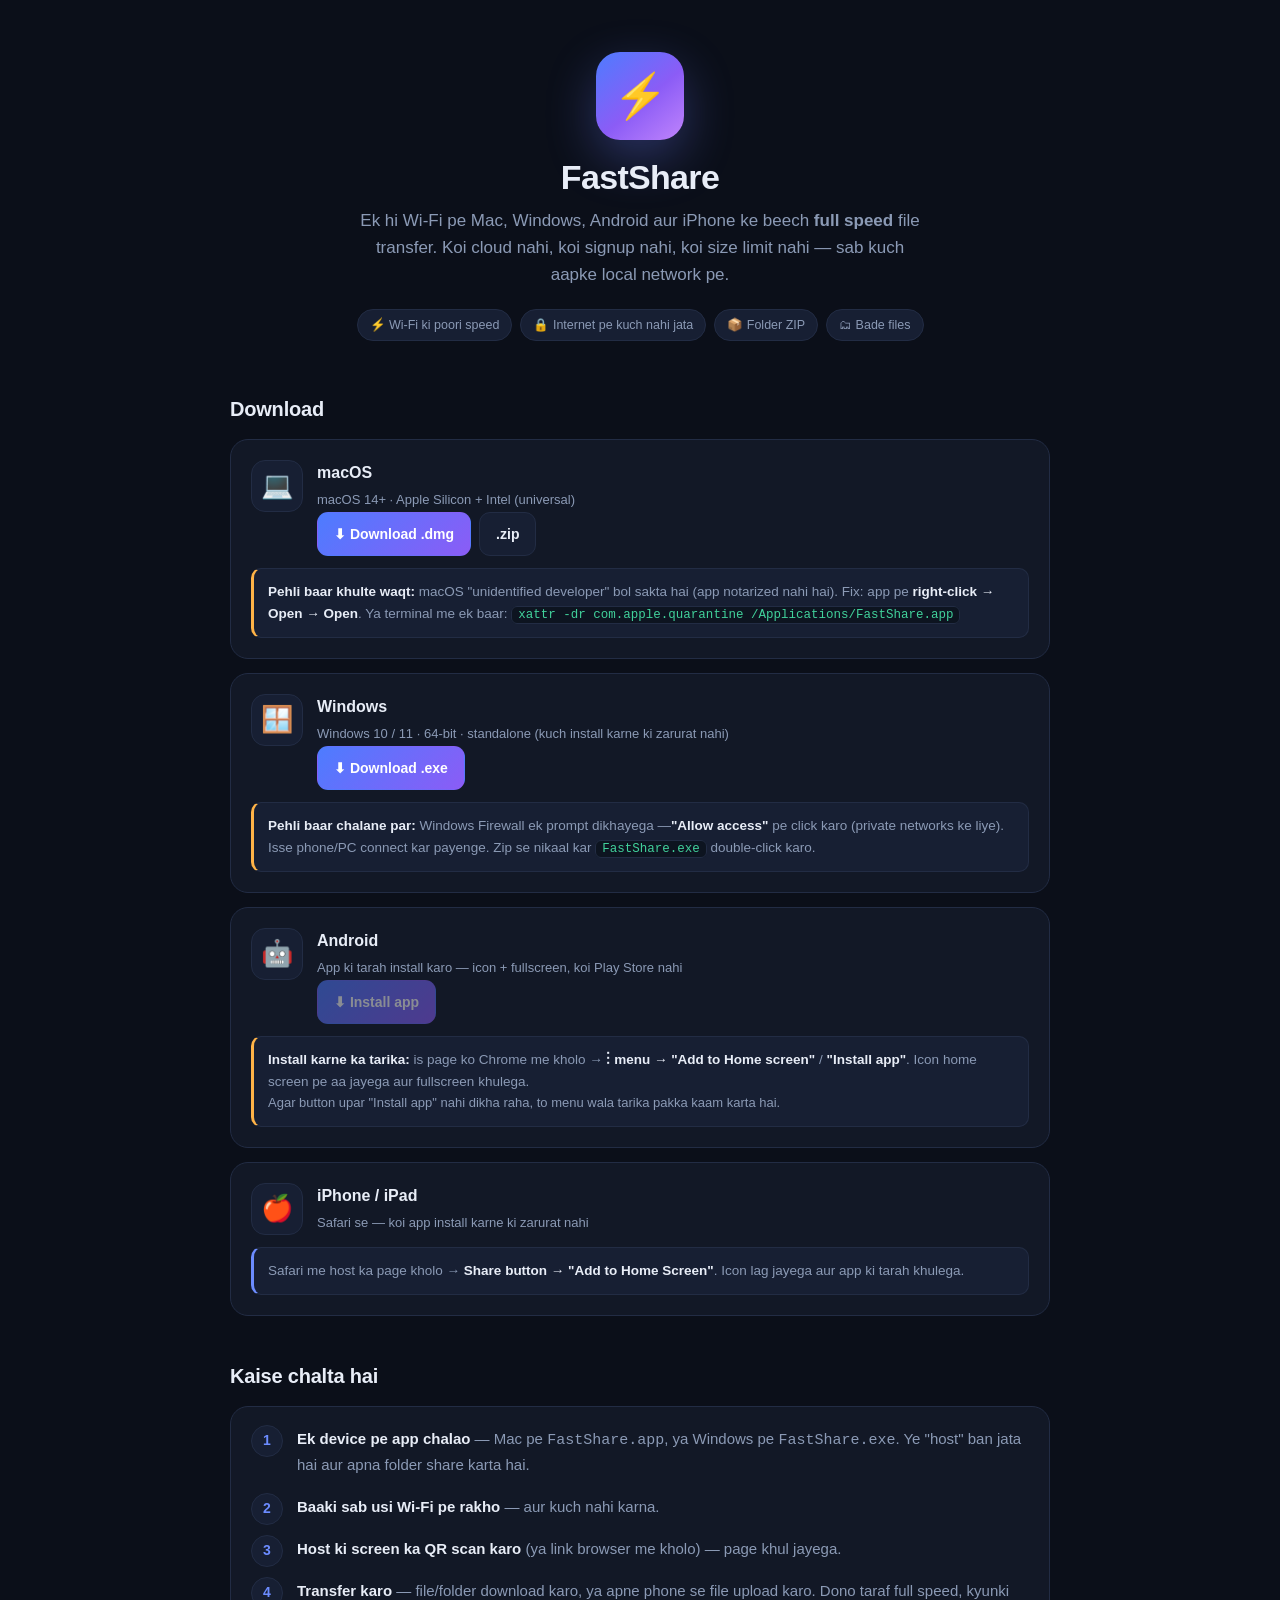
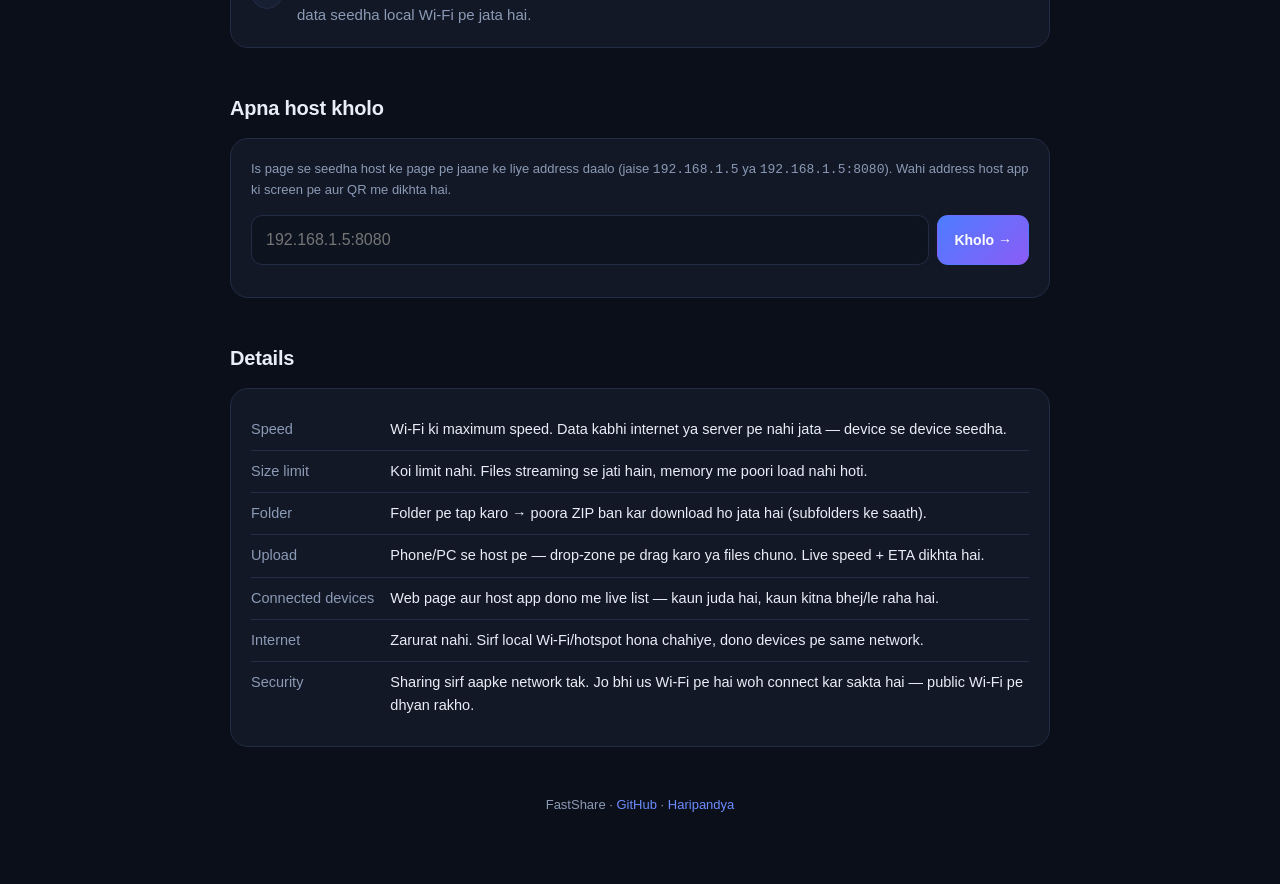
==== fastshare/index.html @ 36e43505 "Add FastShare page: macOS/Windows downloads + Android PWA Naya /fastshare/ page — macOS (.dmg/.zip) " ====
<!DOCTYPE html>
<html lang="hi">
<head>
<meta charset="utf-8">
<meta name="viewport" content="width=device-width, initial-scale=1, viewport-fit=cover">
<title>FastShare — Mac / Windows / Android pe full speed file transfer</title>
<meta name="description" content="FastShare — ek hi Wi-Fi pe Mac, Windows, Android, iPhone ke beech full speed file transfer. Koi cloud nahi, koi signup nahi. Sab kuch local network pe.">
<meta name="theme-color" content="#0b0f19">
<link rel="manifest" href="manifest.webmanifest">
<link rel="icon" href="favicon-32.png" sizes="32x32">
<link rel="apple-touch-icon" href="apple-touch-icon.png">
<meta name="apple-mobile-web-app-capable" content="yes">
<meta name="mobile-web-app-capable" content="yes">
<meta name="apple-mobile-web-app-status-bar-style" content="black-translucent">
<meta name="apple-mobile-web-app-title" content="FastShare">
<meta property="og:title" content="FastShare — full speed local file transfer">
<meta property="og:description" content="Mac / Windows se iPhone, Android, PC pe full speed file bhejo. Sab kuch aapke local Wi-Fi pe.">
<meta property="og:image" content="icon-512.png">
<meta property="og:type" content="website">
<style>
:root{
  --bg:#0b0f19; --card:#121826; --card2:#171f33; --line:#222c44;
  --text:#e8edf7; --muted:#8b9ab5; --accent:#6c8cff; --accent2:#a86cff;
  --ok:#41d19b; --warn:#ffb347; --danger:#ff6b6b;
}
*{box-sizing:border-box}
html{-webkit-text-size-adjust:100%}
body{
  margin:0;background:var(--bg);
  background-image:radial-gradient(900px 480px at 50% -15%,#182642 0%,rgba(11,15,25,0) 70%);
  color:var(--text);font:16px/1.6 -apple-system,BlinkMacSystemFont,"SF Pro Text","Segoe UI",Roboto,sans-serif;
  padding:0 16px 72px;
}
.wrap{max-width:820px;margin:0 auto}
header{padding:52px 0 8px;text-align:center}
.logo{
  width:88px;height:88px;margin:0 auto 18px;border-radius:24px;
  background:linear-gradient(140deg,#4d7cff,#8b5cf6 55%,#c084fc);
  display:flex;align-items:center;justify-content:center;font-size:44px;
  box-shadow:0 18px 50px rgba(109,124,255,.32);
}
h1{font-size:34px;line-height:1.15;margin:0 0 10px;letter-spacing:-.02em}
.tag{color:var(--muted);font-size:17px;margin:0 auto;max-width:560px}
.pillrow{display:flex;flex-wrap:wrap;gap:8px;justify-content:center;margin:20px 0 0}
.pill{
  font-size:12.5px;color:var(--muted);background:var(--card2);border:1px solid var(--line);
  padding:5px 12px;border-radius:99px;
}
h2{font-size:20px;margin:44px 0 14px;letter-spacing:-.01em}
.card{
  background:var(--card);border:1px solid var(--line);border-radius:18px;padding:20px;margin-bottom:14px;
}
.dl{display:flex;flex-direction:column;gap:14px}
.plat{display:flex;align-items:center;gap:14px}
.plat .ico{
  width:52px;height:52px;flex:0 0 52px;border-radius:14px;background:var(--card2);
  border:1px solid var(--line);display:flex;align-items:center;justify-content:center;font-size:26px;
}
.plat .txt{min-width:0;flex:1}
.plat .txt b{display:block;font-size:16px}
.plat .txt span{color:var(--muted);font-size:13px}
.btns{display:flex;flex-wrap:wrap;gap:8px}
.btn{
  font:inherit;font-size:14px;font-weight:600;border-radius:11px;border:1px solid var(--line);
  background:var(--card2);color:var(--text);padding:10px 16px;text-decoration:none;
  display:inline-flex;align-items:center;gap:7px;cursor:pointer;transition:.15s;
}
.btn:hover{border-color:#334264}
.btn:active{transform:scale(.97)}
.btn.primary{background:linear-gradient(135deg,#4d7cff,#8b5cf6);border-color:transparent;color:#fff}
.btn.primary:hover{filter:brightness(1.08)}
.btn[disabled]{opacity:.5;cursor:default}
.steps{counter-reset:s;list-style:none;padding:0;margin:0}
.steps li{
  counter-increment:s;position:relative;padding:0 0 18px 46px;color:var(--muted);font-size:15px;
}
.steps li:last-child{padding-bottom:0}
.steps li::before{
  content:counter(s);position:absolute;left:0;top:-2px;width:30px;height:30px;border-radius:50%;
  background:var(--card2);border:1px solid var(--line);color:var(--accent);font-weight:700;font-size:14px;
  display:flex;align-items:center;justify-content:center;
}
.steps li b{color:var(--text)}
.note{
  font-size:13.5px;color:var(--muted);background:var(--card2);border:1px solid var(--line);
  border-left:3px solid var(--warn);border-radius:10px;padding:12px 14px;margin-top:12px;
}
.note b{color:var(--text)}
.note code{
  background:#0d1420;border:1px solid var(--line);border-radius:6px;padding:1px 6px;
  font-family:ui-monospace,SFMono-Regular,Menlo,monospace;font-size:12.5px;color:var(--ok);
}
table{width:100%;border-collapse:collapse;font-size:14.5px}
td{padding:9px 0;border-bottom:1px solid var(--line);vertical-align:top}
tr:last-child td{border-bottom:0}
td:first-child{color:var(--muted);white-space:nowrap;padding-right:16px}
.launcher{display:flex;gap:8px;flex-wrap:wrap;margin-top:14px}
.launcher input{
  font:inherit;flex:1;min-width:200px;background:#0d1420;border:1px solid var(--line);
  border-radius:11px;padding:11px 14px;color:var(--text);outline:none;
}
.launcher input:focus{border-color:var(--accent)}
.muted{color:var(--muted)}
.small{font-size:13px}
footer{text-align:center;color:var(--muted);font-size:13px;padding-top:34px}
footer a{color:var(--accent);text-decoration:none}
@media (min-width:680px){
  .plat{flex-direction:row}
  .plat + .btns{margin-left:66px}
  .dl .row{display:flex;align-items:center;justify-content:space-between;gap:20px}
}
</style>
</head>
<body>
<div class="wrap">

<header>
  <div class="logo">⚡</div>
  <h1>FastShare</h1>
  <p class="tag">
    Ek hi Wi-Fi pe Mac, Windows, Android aur iPhone ke beech <b>full speed</b> file transfer.
    Koi cloud nahi, koi signup nahi, koi size limit nahi — sab kuch aapke local network pe.
  </p>
  <div class="pillrow">
    <span class="pill">⚡ Wi-Fi ki poori speed</span>
    <span class="pill">🔒 Internet pe kuch nahi jata</span>
    <span class="pill">📦 Folder ZIP</span>
    <span class="pill">🗂 Bade files</span>
  </div>
</header>

<h2>Download</h2>

<div class="card">
  <div class="row">
    <div class="plat">
      <div class="ico">💻</div>
      <div class="txt">
        <b>macOS</b>
        <span>macOS 14+ · Apple Silicon + Intel (universal)</span>
      </div>
    </div>
    <div class="btns">
      <a class="btn primary" href="https://github.com/pandyaherry11/haripandya/releases/latest/download/FastShare-macOS.dmg">⬇ Download .dmg</a>
      <a class="btn" href="https://github.com/pandyaherry11/haripandya/releases/latest/download/FastShare-macOS.zip">.zip</a>
    </div>
  </div>
  <div class="note">
    <b>Pehli baar khulte waqt:</b> macOS "unidentified developer" bol sakta hai (app notarized nahi hai).
    Fix: app pe <b>right-click → Open → Open</b>. Ya terminal me ek baar:
    <code>xattr -dr com.apple.quarantine /Applications/FastShare.app</code>
  </div>
</div>

<div class="card">
  <div class="row">
    <div class="plat">
      <div class="ico">🪟</div>
      <div class="txt">
        <b>Windows</b>
        <span>Windows 10 / 11 · 64-bit · standalone (kuch install karne ki zarurat nahi)</span>
      </div>
    </div>
    <div class="btns">
      <a class="btn primary" href="https://github.com/pandyaherry11/haripandya/releases/latest/download/FastShare-Windows-x64.zip">⬇ Download .exe</a>
    </div>
  </div>
  <div class="note">
    <b>Pehli baar chalane par:</b> Windows Firewall ek prompt dikhayega —<b>"Allow access"</b> pe click karo
    (private networks ke liye). Isse phone/PC connect kar payenge. Zip se nikaal kar <code>FastShare.exe</code> double-click karo.
  </div>
</div>

<div class="card">
  <div class="row">
    <div class="plat">
      <div class="ico">🤖</div>
      <div class="txt">
        <b>Android</b>
        <span>App ki tarah install karo — icon + fullscreen, koi Play Store nahi</span>
      </div>
    </div>
    <div class="btns">
      <button class="btn primary" id="installBtn" disabled>⬇ Install app</button>
    </div>
  </div>
  <div class="note">
    <b>Install karne ka tarika:</b> is page ko Chrome me kholo → <b>⋮ menu → "Add to Home screen"</b> / <b>"Install app"</b>.
    Icon home screen pe aa jayega aur fullscreen khulega.<br>
    <span class="small">Agar button upar "Install app" nahi dikha raha, to menu wala tarika pakka kaam karta hai.</span>
  </div>
</div>

<div class="card">
  <div class="row">
    <div class="plat">
      <div class="ico">🍎</div>
      <div class="txt">
        <b>iPhone / iPad</b>
        <span>Safari se — koi app install karne ki zarurat nahi</span>
      </div>
    </div>
  </div>
  <div class="note" style="border-left-color:var(--accent)">
    Safari me host ka page kholo → <b>Share button → "Add to Home Screen"</b>.
    Icon lag jayega aur app ki tarah khulega.
  </div>
</div>

<h2>Kaise chalta hai</h2>
<div class="card">
  <ol class="steps">
    <li><b>Ek device pe app chalao</b> — Mac pe <code>FastShare.app</code>, ya Windows pe <code>FastShare.exe</code>.
        Ye "host" ban jata hai aur apna folder share karta hai.</li>
    <li><b>Baaki sab usi Wi-Fi pe rakho</b> — aur kuch nahi karna.</li>
    <li><b>Host ki screen ka QR scan karo</b> (ya link browser me kholo) — page khul jayega.</li>
    <li><b>Transfer karo</b> — file/folder download karo, ya apne phone se file upload karo.
        Dono taraf full speed, kyunki data seedha local Wi-Fi pe jata hai.</li>
  </ol>
</div>

<h2>Apna host kholo</h2>
<div class="card">
  <p class="muted small" style="margin:0">
    Is page se seedha host ke page pe jaane ke liye address daalo (jaise <code>192.168.1.5</code> ya <code>192.168.1.5:8080</code>).
    Wahi address host app ki screen pe aur QR me dikhta hai.
  </p>
  <div class="launcher">
    <input id="hostAddr" inputmode="url" autocomplete="off" placeholder="192.168.1.5:8080" aria-label="Host ka address">
    <button class="btn primary" id="openHost">Kholo →</button>
  </div>
  <p class="muted small" style="margin:12px 0 0" id="lastHost"></p>
</div>

<h2>Details</h2>
<div class="card">
  <table>
    <tr><td>Speed</td><td>Wi-Fi ki maximum speed. Data kabhi internet ya server pe nahi jata — device se device seedha.</td></tr>
    <tr><td>Size limit</td><td>Koi limit nahi. Files streaming se jati hain, memory me poori load nahi hoti.</td></tr>
    <tr><td>Folder</td><td>Folder pe tap karo → poora ZIP ban kar download ho jata hai (subfolders ke saath).</td></tr>
    <tr><td>Upload</td><td>Phone/PC se host pe — drop-zone pe drag karo ya files chuno. Live speed + ETA dikhta hai.</td></tr>
    <tr><td>Connected devices</td><td>Web page aur host app dono me live list — kaun juda hai, kaun kitna bhej/le raha hai.</td></tr>
    <tr><td>Internet</td><td>Zarurat nahi. Sirf local Wi-Fi/hotspot hona chahiye, dono devices pe same network.</td></tr>
    <tr><td>Security</td><td>Sharing sirf aapke network tak. Jo bhi us Wi-Fi pe hai woh connect kar sakta hai — public Wi-Fi pe dhyan rakho.</td></tr>
  </table>
</div>

<footer>
  FastShare · <a href="https://github.com/pandyaherry11/haripandya">GitHub</a> ·
  <a href="../">Haripandya</a>
</footer>

</div>

<script>
(function(){
  'use strict';
  var $ = function(s){ return document.querySelector(s); };

  // ---- Address launcher ----
  var KEY = 'fastshare.host';
  var input = $('#hostAddr');
  var last = $('#lastHost');

  function normalize(raw){
    var v = String(raw || '').trim();
    if(!v) return '';
    v = v.replace(/^https?:\/\//i, '').replace(/\/+$/, '');
    if(v.indexOf('/') >= 0) v = v.split('/')[0];
    if(v.indexOf(':') < 0) v = v + ':8080';
    return v;
  }

  function showLast(){
    var saved = '';
    try { saved = localStorage.getItem(KEY) || ''; } catch(e){}
    if(saved){
      last.textContent = 'Pichhli baar: ' + saved;
      if(!input.value) input.value = saved;
    } else {
      last.textContent = '';
    }
  }

  function openHost(){
    var v = normalize(input.value);
    if(!v) { input.focus(); return; }
    try { localStorage.setItem(KEY, v); } catch(e){}
    location.href = 'http://' + v + '/';
  }

  $('#openHost').addEventListener('click', openHost);
  input.addEventListener('keydown', function(e){ if(e.key === 'Enter') openHost(); });
  showLast();

  // ---- PWA install ----
  var deferred = null;
  var installBtn = $('#installBtn');
  window.addEventListener('beforeinstallprompt', function(e){
    e.preventDefault();
    deferred = e;
    installBtn.disabled = false;
    installBtn.textContent = '⬇ Install app';
  });
  installBtn.addEventListener('click', function(){
    if(!deferred){ return; }
    deferred.prompt();
    deferred.userChoice.then(function(){ deferred = null; installBtn.disabled = true; });
  });
  window.addEventListener('appinstalled', function(){
    installBtn.disabled = true;
    installBtn.textContent = '✓ Installed';
  });

  // ---- Service worker (offline shell) ----
  if('serviceWorker' in navigator){
    window.addEventListener('load', function(){
      navigator.serviceWorker.register('sw.js').catch(function(){});
    });
  }
})();
</script>
</body>
</html>
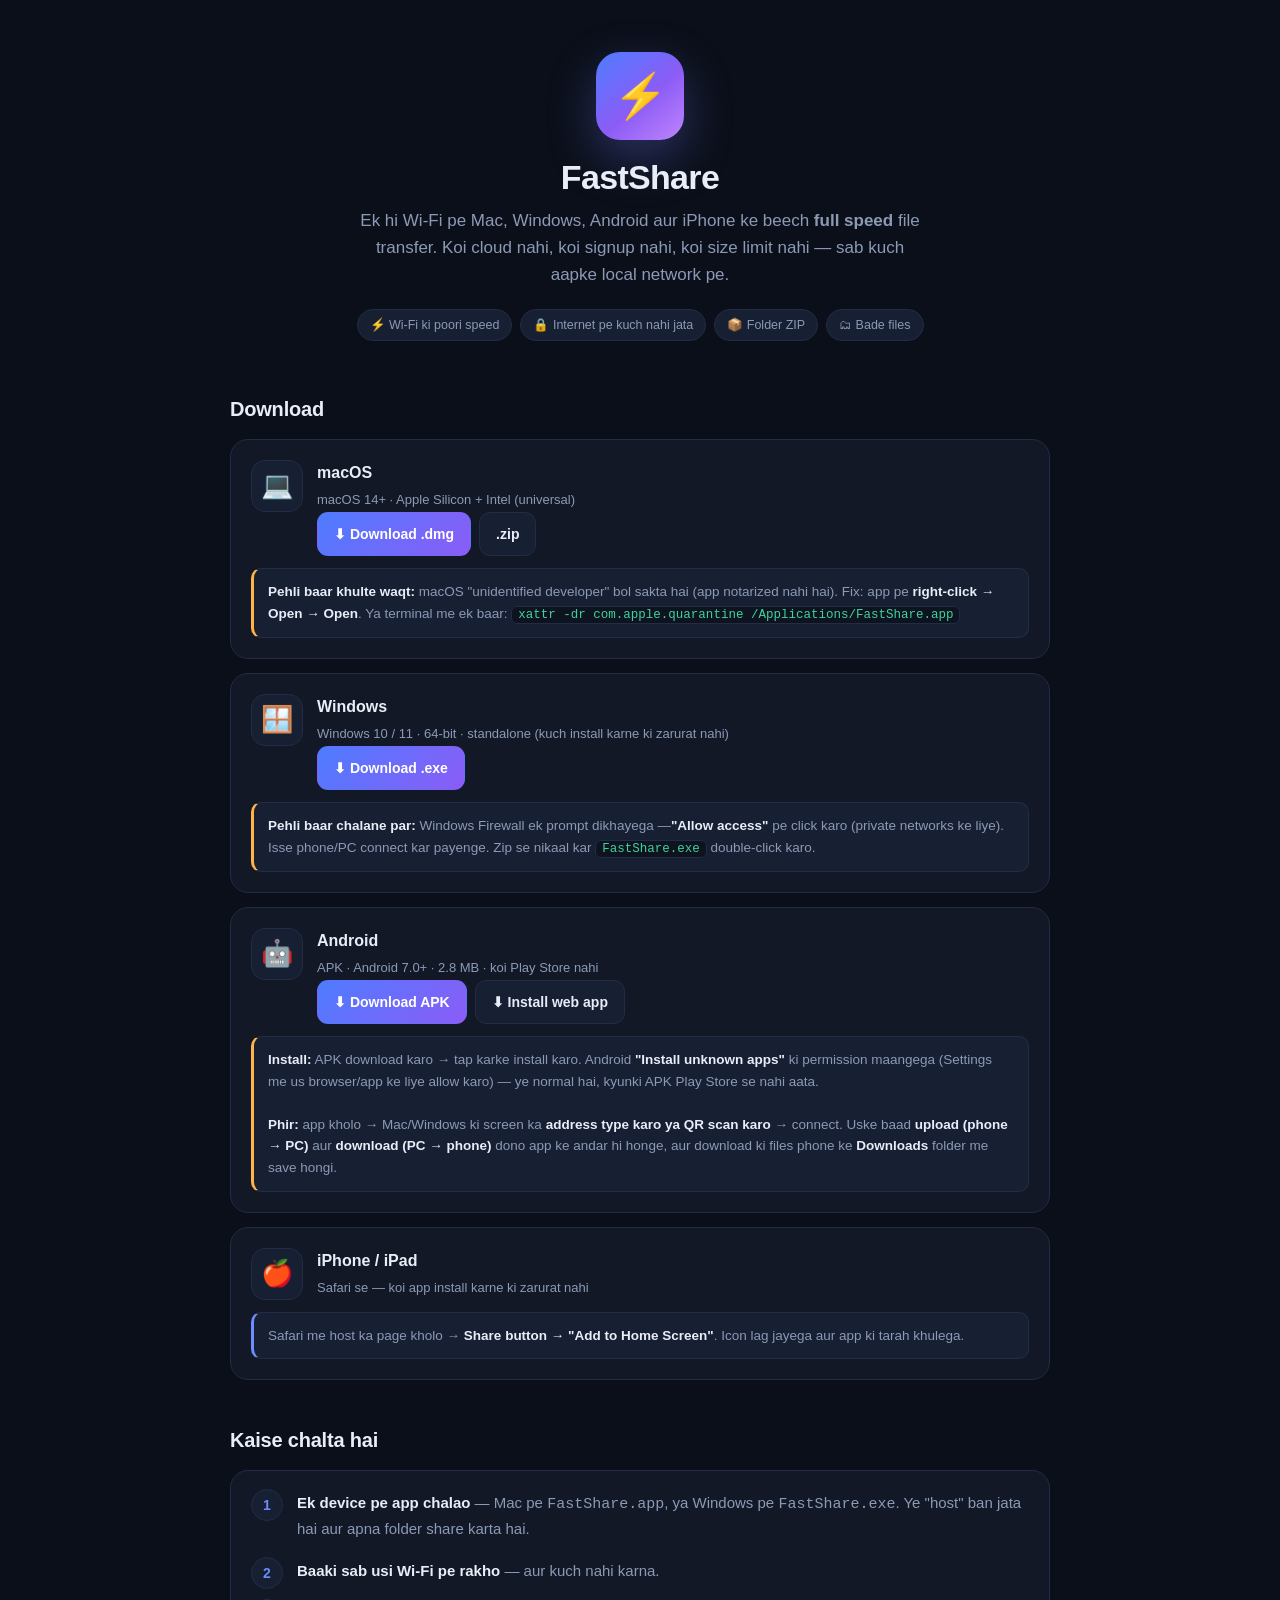
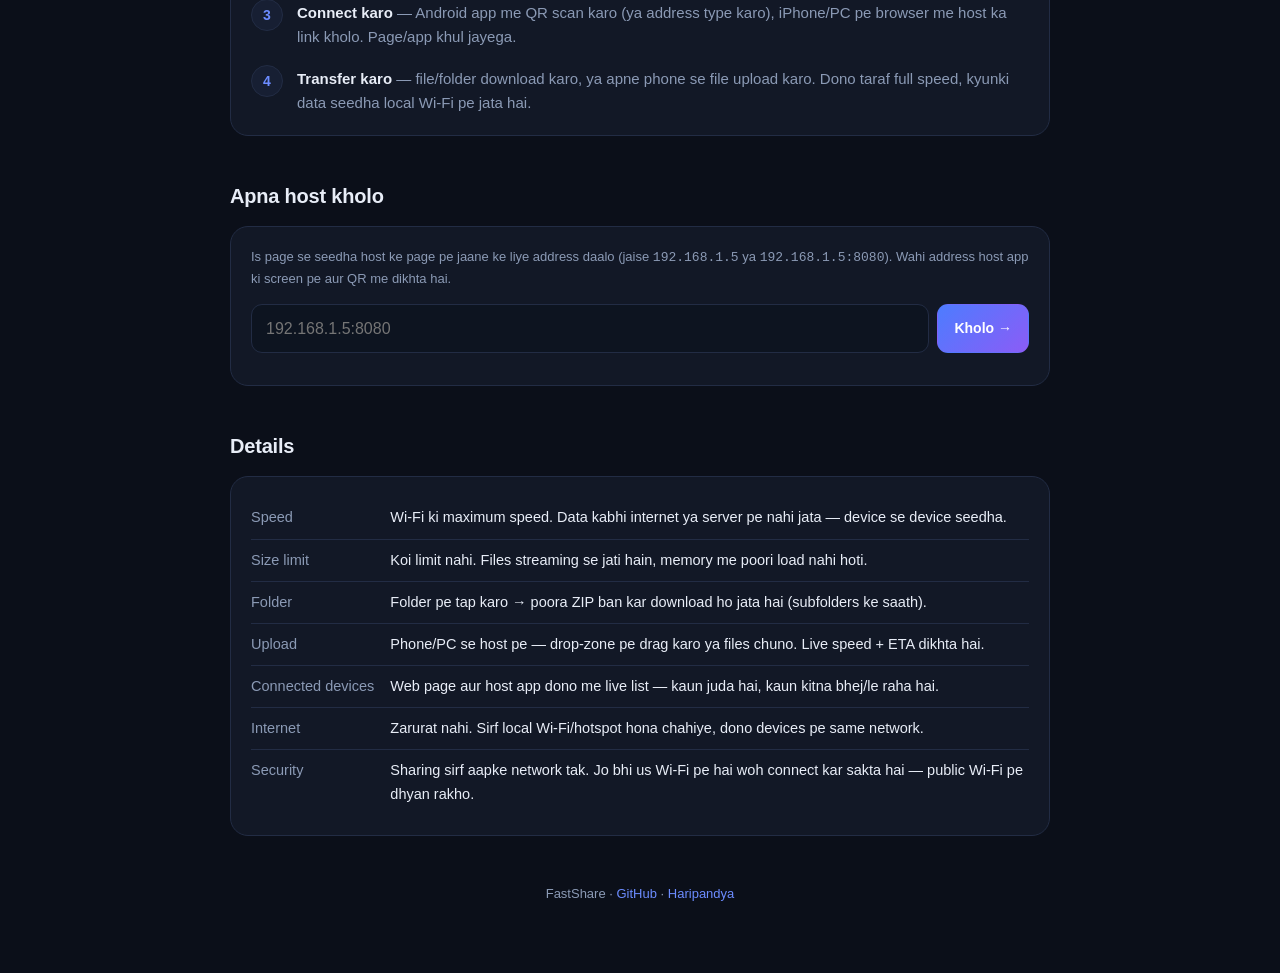
==== commit 9b484c31: "FastShare page: Android APK download Android card me ab real APK ka download button hai (sideload in" ====
--- a/fastshare/index.html
+++ b/fastshare/index.html
@@ -177,17 +177,20 @@
       <div class="ico">🤖</div>
       <div class="txt">
         <b>Android</b>
-        <span>App ki tarah install karo — icon + fullscreen, koi Play Store nahi</span>
+        <span>APK · Android 7.0+ · 2.8 MB · koi Play Store nahi</span>
       </div>
     </div>
     <div class="btns">
-      <button class="btn primary" id="installBtn" disabled>⬇ Install app</button>
+      <a class="btn primary" href="https://github.com/pandyaherry11/haripandya/releases/latest/download/FastShare-Android.apk">⬇ Download APK</a>
+      <button class="btn" id="installBtn" hidden>⬇ Install web app</button>
     </div>
   </div>
   <div class="note">
-    <b>Install karne ka tarika:</b> is page ko Chrome me kholo → <b>⋮ menu → "Add to Home screen"</b> / <b>"Install app"</b>.
-    Icon home screen pe aa jayega aur fullscreen khulega.<br>
-    <span class="small">Agar button upar "Install app" nahi dikha raha, to menu wala tarika pakka kaam karta hai.</span>
+    <b>Install:</b> APK download karo → tap karke install karo. Android <b>"Install unknown apps"</b> ki permission maangega
+    (Settings me us browser/app ke liye allow karo) — ye normal hai, kyunki APK Play Store se nahi aata.<br><br>
+    <b>Phir:</b> app kholo → Mac/Windows ki screen ka <b>address type karo ya QR scan karo</b> → connect.
+    Uske baad <b>upload (phone → PC)</b> aur <b>download (PC → phone)</b> dono app ke andar hi honge,
+    aur download ki files phone ke <b>Downloads</b> folder me save hongi.
   </div>
 </div>
 
@@ -213,7 +216,8 @@
     <li><b>Ek device pe app chalao</b> — Mac pe <code>FastShare.app</code>, ya Windows pe <code>FastShare.exe</code>.
         Ye "host" ban jata hai aur apna folder share karta hai.</li>
     <li><b>Baaki sab usi Wi-Fi pe rakho</b> — aur kuch nahi karna.</li>
-    <li><b>Host ki screen ka QR scan karo</b> (ya link browser me kholo) — page khul jayega.</li>
+    <li><b>Connect karo</b> — Android app me QR scan karo (ya address type karo), iPhone/PC pe browser me
+        host ka link kholo. Page/app khul jayega.</li>
     <li><b>Transfer karo</b> — file/folder download karo, ya apne phone se file upload karo.
         Dono taraf full speed, kyunki data seedha local Wi-Fi pe jata hai.</li>
   </ol>
@@ -299,17 +303,15 @@
   window.addEventListener('beforeinstallprompt', function(e){
     e.preventDefault();
     deferred = e;
-    installBtn.disabled = false;
-    installBtn.textContent = '⬇ Install app';
+    installBtn.hidden = false;
   });
   installBtn.addEventListener('click', function(){
     if(!deferred){ return; }
     deferred.prompt();
-    deferred.userChoice.then(function(){ deferred = null; installBtn.disabled = true; });
+    deferred.userChoice.then(function(){ deferred = null; installBtn.hidden = true; });
   });
   window.addEventListener('appinstalled', function(){
-    installBtn.disabled = true;
-    installBtn.textContent = '✓ Installed';
+    installBtn.hidden = true;
   });
 
   // ---- Service worker (offline shell) ----
